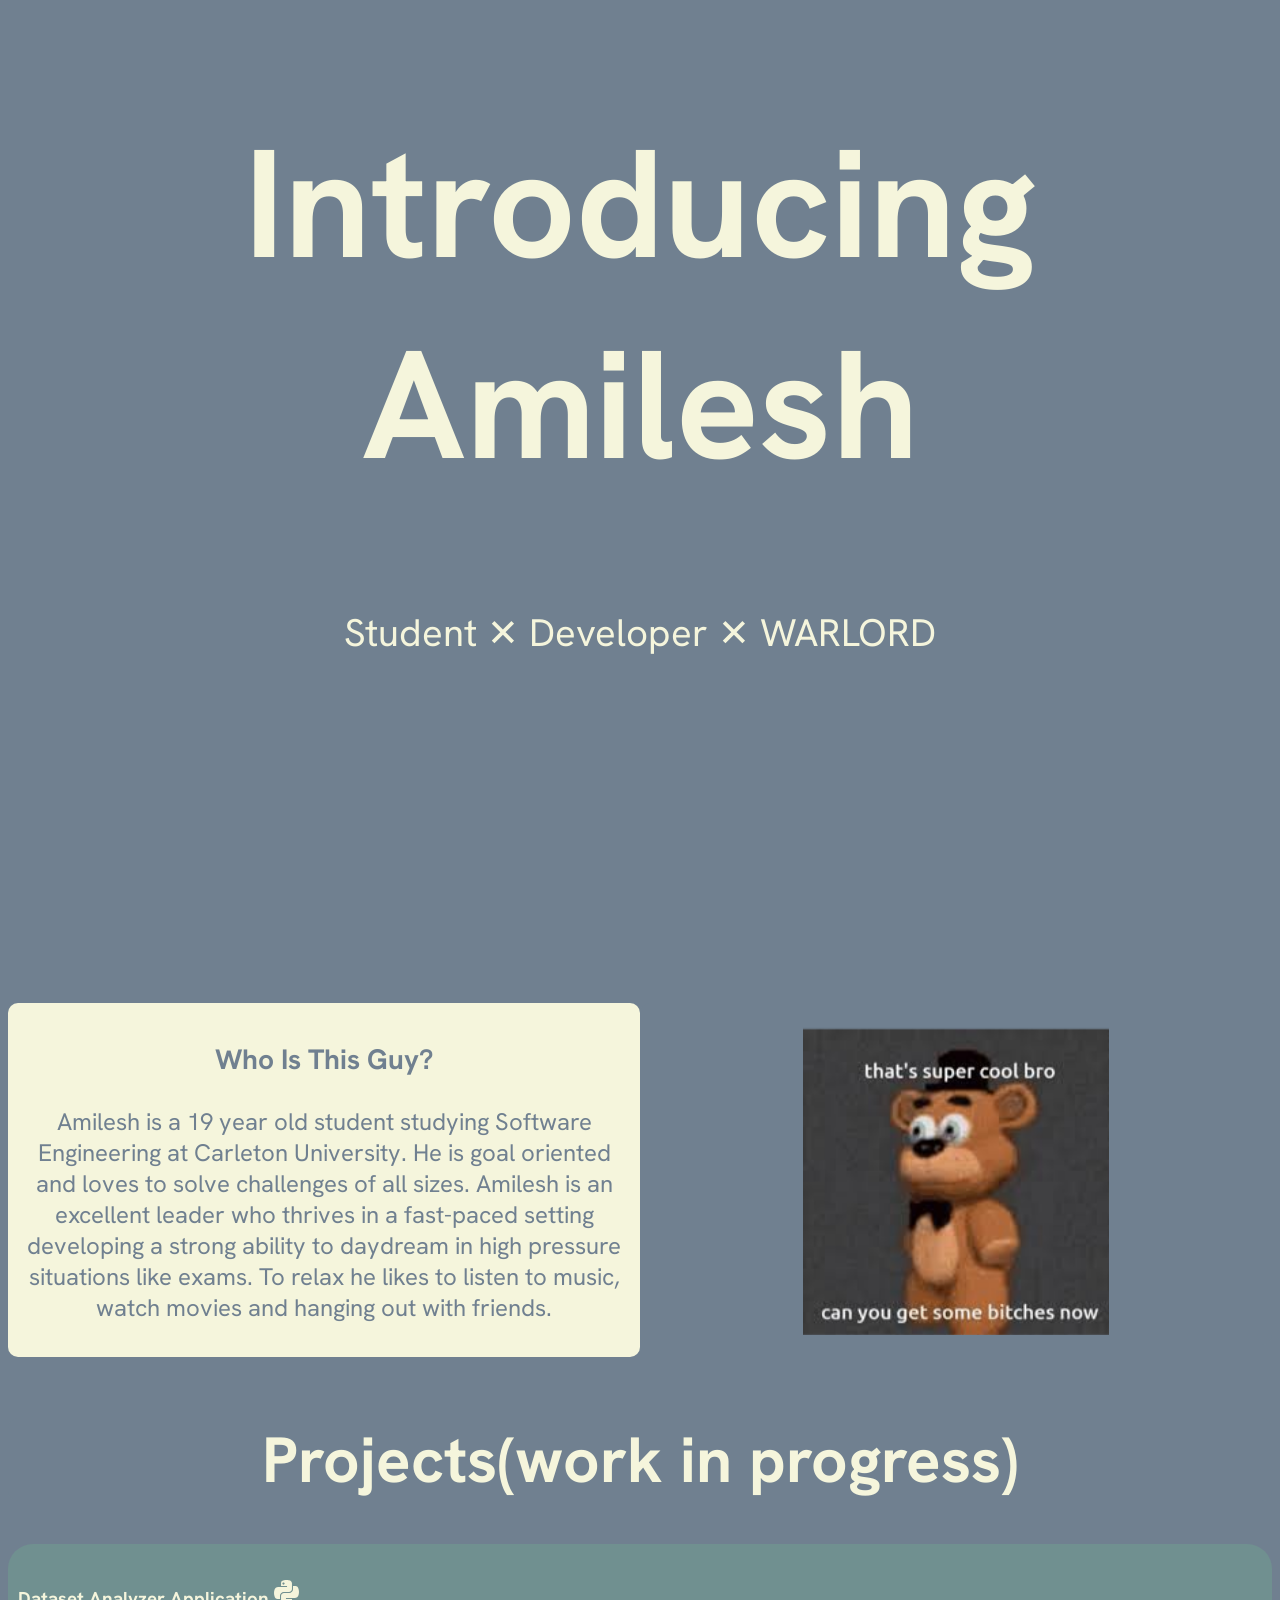
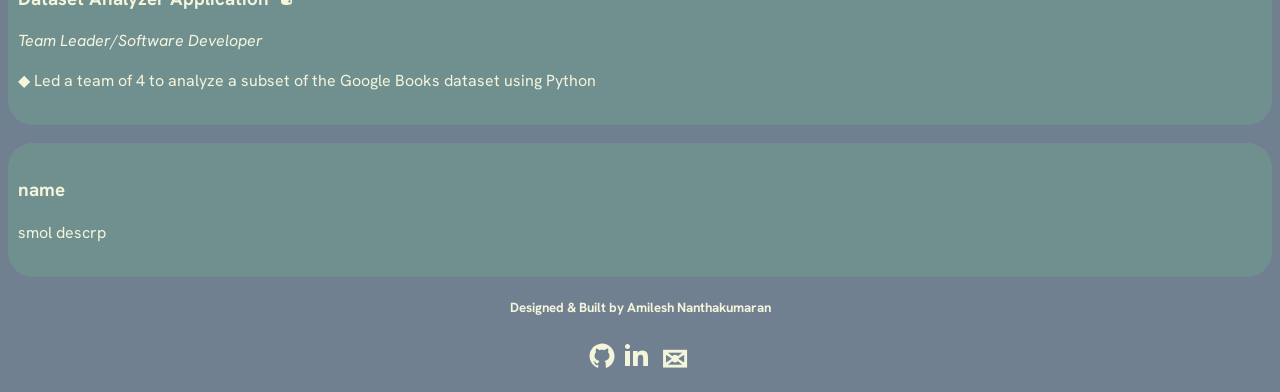
==== index.html @ abf7ad4e "Add files via upload" ====
<!DOCTYPE html>
<html lang="en">
  <head>
    <meta charset="UTF-8" />
    <meta http-equiv="X-UA-Compatible" content="IE=edge" />
    <meta name="viewport" content="width=device-width, initial-scale=1.0" />
    <link rel="shortcut icon" href="/assets/img/logoAN.png" type="image/x-icon">
    <link rel="stylesheet" href="assets/styles.css" />
    <title>Amilesh Nanthakumaran</title>
  </head>

  <body>
    <script defer src="/assets/scripts.js"></script>

   

    <div class="titlecard">
    <h1 class="animatetop">Introducing Amilesh</h1>
    <p id="tagline" class="animatebot">Student ✕ Developer ✕ WARLORD</p>
    </div>
    <div class="row">
    <div class="doublediv">
        <h3>Who Is This Guy?</h3>
        <p>Amilesh is a 19 year old student studying Software Engineering at Carleton University. He is goal oriented and loves to solve challenges of all sizes. Amilesh is an excellent leader who thrives in a fast-paced setting developing a strong ability to daydream in high pressure situations like exams. 
            To relax he likes to listen to music, watch movies and hanging out with friends.
        </p>      
    </div>
    <div class="doublediv" style="background-color:#708090;"><img src="/assets/img/cool.jpg" class="fakeclass"></div>
</div>
<br>
<div class="midcard">
    <h1>Projects(work in progress)</h1>
</div>
<div class="re1">
    <h3>Dataset Analyzer Application   <svg xmlns="http://www.w3.org/2000/svg" x="0px" y="0px"
        width="26" height="26"
        viewBox="0,0,256,256"
        style="fill:#000000;">
        <g fill="#f5f5dc" fill-rule="nonzero" stroke="none" stroke-width="1" stroke-linecap="butt" stroke-linejoin="miter" stroke-miterlimit="10" stroke-dasharray="" stroke-dashoffset="0" font-family="none" font-weight="none" font-size="none" text-anchor="none" style="mix-blend-mode: normal"><g transform="scale(9.84615,9.84615)"><path d="M12.875,1.03125c-1.01953,0.00391 -2.01953,0.10156 -2.875,0.25c-2.51953,0.44141 -2.96875,1.36328 -2.96875,3.0625v2.625h6v1.0625h-8.84375c-1.73047,0 -3.27344,1.04297 -3.75,3c-0.54687,2.24219 -0.57031,3.625 0,5.96875c0.42578,1.74219 1.45703,3 3.1875,3h2.375v-3.28125c0,-1.94531 1.69922,-3.75 3.71875,-3.75h5.25c1.65625,0 3,-1.35547 3,-3v-5.625c0,-1.59766 -1.38281,-2.79297 -3,-3.0625c-1.02344,-0.16797 -1.07422,-0.25391 -2.09375,-0.25zM9.5,3.375c0.61328,0 1.125,0.50391 1.125,1.125c0,0.61719 -0.51172,1.125 -1.125,1.125c-0.61719,0 -1.125,-0.50781 -1.125,-1.125c0,-0.62109 0.50781,-1.125 1.125,-1.125zM19,7v3.28125c0,1.94531 -1.69922,3.75 -3.71875,3.75h-5.25c-1.65625,0 -3,1.35547 -3,3v5.625c0,1.59766 1.38281,2.79688 3,3.0625c1.02344,0.16797 1.07422,0.25781 2.09375,0.25c1.01953,-0.00391 2.01953,-0.10156 2.875,-0.25c2.51953,-0.4375 2.96875,-1.36328 2.96875,-3.0625v-2.625h-6v-1.0625h8.84375c1.73047,0 3.27344,-1.04297 3.75,-3c0.54688,-2.24219 0.57031,-3.625 0,-5.96875c-0.42578,-1.74219 -1.45703,-3 -3.1875,-3zM15.5,21.375c0.61719,0 1.125,0.50781 1.125,1.125c0,0.62109 -0.50781,1.125 -1.125,1.125c-0.61328,0 -1.125,-0.50391 -1.125,-1.125c0,-0.61719 0.51172,-1.125 1.125,-1.125z"></path></g></g>
        </svg></h2>
    <p><i>Team Leader/Software Developer</i></p>
    <p> ◆ Led a team of 4 to analyze a subset of the Google Books dataset using Python </h3>
    
</div>
<br>
<div class="re1">
    <h3>name</h3>
    <p>smol descrp</p>
</div>

<footer class="footer">
    <h5>Designed & Built by Amilesh Nanthakumaran</h5>
    <a href="https://github.com/AmileshN" target="_blank"><svg xmlns="http://www.w3.org/2000/svg" x="0px" y="0px"
        width="30" height="30"
        viewBox="0,0,256,256"
        style="fill:#000000;">
        <g fill="#f5f5dc" fill-rule="nonzero" stroke="none" stroke-width="1" stroke-linecap="butt" stroke-linejoin="miter" stroke-miterlimit="10" stroke-dasharray="" stroke-dashoffset="0" font-family="none" font-weight="none" font-size="none" text-anchor="none" style="mix-blend-mode: normal"><g transform="scale(10.66667,10.66667)"><path d="M10.9,2.1c-4.6,0.5 -8.3,4.2 -8.8,8.7c-0.5,4.7 2.2,8.9 6.3,10.5c0.3,0.1 0.6,-0.1 0.6,-0.5v-1.6c0,0 -0.4,0.1 -0.9,0.1c-1.4,0 -2,-1.2 -2.1,-1.9c-0.1,-0.4 -0.3,-0.7 -0.6,-1c-0.3,-0.1 -0.4,-0.1 -0.4,-0.2c0,-0.2 0.3,-0.2 0.4,-0.2c0.6,0 1.1,0.7 1.3,1c0.5,0.8 1.1,1 1.4,1c0.4,0 0.7,-0.1 0.9,-0.2c0.1,-0.7 0.4,-1.4 1,-1.8c-2.3,-0.5 -4,-1.8 -4,-4c0,-1.1 0.5,-2.2 1.2,-3c-0.1,-0.2 -0.2,-0.7 -0.2,-1.4c0,-0.4 0,-0.9 0.2,-1.3c0,-0.2 0.2,-0.3 0.3,-0.3h0.1c0.5,0.1 1.5,0.4 2.4,1.3c0.6,-0.2 1.3,-0.3 2,-0.3c0.7,0 1.4,0.1 2,0.3c0.9,-0.9 2,-1.2 2.5,-1.3h0.1c0.2,0 0.3,0.1 0.4,0.3c0,0.4 0,0.9 0,1.3c0,0.8 -0.1,1.2 -0.2,1.4c0.7,0.8 1.2,1.8 1.2,3c0,2.2 -1.7,3.5 -4,4c0.6,0.5 1,1.4 1,2.3v2.6c0,0.3 0.3,0.6 0.7,0.5c3.7,-1.5 6.3,-5.1 6.3,-9.3c0,-6 -5.1,-10.7 -11.1,-10z"></path></g></g>
        </svg></a>
    <a href="https://www.linkedin.com/in/amilesh-nanthakumaran/" target="_blank"><svg xmlns="http://www.w3.org/2000/svg" x="0px" y="0px"
        width="30" height="30"
        viewBox="0,0,256,256"
        style="fill:#000000;">
        <g fill="#f5f5dc" fill-rule="nonzero" stroke="none" stroke-width="1" stroke-linecap="butt" stroke-linejoin="miter" stroke-miterlimit="10" stroke-dasharray="" stroke-dashoffset="0" font-family="none" font-weight="none" font-size="none" text-anchor="none" style="mix-blend-mode: normal"><g transform="scale(8.53333,8.53333)"><path d="M9,25h-5v-15h5zM6.501,8c-1.383,0 -2.501,-1.121 -2.501,-2.501c0,-1.38 1.12,-2.499 2.501,-2.499c1.378,0 2.499,1.121 2.499,2.499c0,1.38 -1.121,2.501 -2.499,2.501zM27,25h-4.807v-7.3c0,-1.741 -0.033,-3.98 -2.499,-3.98c-2.503,0 -2.888,1.896 -2.888,3.854v7.426h-4.806v-15.011h4.614v2.051h0.065c0.642,-1.18 2.211,-2.424 4.551,-2.424c4.87,0 5.77,3.109 5.77,7.151c0,0 0,8.233 0,8.233z"></path></g></g>
        </svg></a>
    <button id="btn" onclick="copyEmail()" >
        <h1 style="font-size:2rem;">✉</h1></button>
    
</footer>


    <script src="<script src="https://cdnjs.cloudflare.com/ajax/libs/gsap/3.11.4/gsap.min.js" integrity="sha512-f8mwTB+Bs8a5c46DEm7HQLcJuHMBaH/UFlcgyetMqqkvTcYg4g5VXsYR71b3qC82lZytjNYvBj2pf0VekA9/FQ==" crossorigin="anonymous" referrerpolicy="no-referrer">

    </script>
  </body>
</html>
---- assets/styles.css ----
@import url('https://fonts.googleapis.com/css2?family=Hanken+Grotesk:ital,wght@0,100;0,200;0,300;0,400;0,500;0,600;0,700;0,800;1,100;1,500&display=swap');
@viewport {
    width: device-width;
    zoom: 1;
}
*{
    box-sizing: border-box;
}

html{
    scroll-behavior: smooth;
    background-color: #708090;  
}
body::-webkit-scrollbar {
    display: none;
   
}
h1,h2,h3,h4,h5{
    font-family: 'Hanken Grotesk', sans-serif;

}
p{
    font-family: 'Hanken Grotesk', sans-serif;
    

}
#tagline{
    text-align: center;
    font-size:3vw;
}


.titlecard{
    font-size: 6vw;
    text-align:center;
    color:beige;
    text-align: center;
    background-color: #708090;
    width:100%;
    height:100vh;
    /*border-color: antiquewhite;
    border-style: dashed;  
    */
 
 
}
.midcard{
    font-size: 2em;
    color:beige;
    text-align: center;
    background-color:#708090;
    width:100%;
    border-radius: 10px;

}
.doublediv{
    font-size:1.5em;
    color:#708090;
    background-color: beige;
    float: left;
    width: 50%;
    padding: 10px;
    border-radius: 10px;
    /*border: 1px solid rgba( 255, 255, 255, 0.18 );*/
    text-align: center;
}
.row:after{
    content: "";
    display: table;
    clear: both;

}
img{
    margin-left: auto;
    margin-right: auto;
    width:50%;
    padding-top: 1rem;
    display: block;
    
    
   
}
.re1{
    font-size:medium;
    color:beige;
    background-color:#709090;
    background-image: url("https://www.transparenttextures.com/patterns/shattered-dark.png");  
    border-radius:25px;
    margin:auto;
    text-align: justify;
    line-height: 1.5em;
    padding-top: 1rem;
    padding-left: 10px;;
    padding-bottom: 1rem;
    height:100%;
    width:100%;   
    
}
.footer{
    color:beige;
    text-align: center;
}
#btn{
    background-color: #708090;
    color:beige;
    align-items: center;
    border:none;
    cursor:pointer;
    line-height: 1px;
}
.animatetop{
    -webkit-animation: fadeIn 1s ease-out both;
    -moz-animation: fadeIn 1s ease-out both;
    animation: fadeIn 1s ease-out both;   
}
@-webkit-keyframes fadeIn{
    0%{
        opacity:0;
        -webkit-transform: translateY(-80px);
    }
    100%{
        opacity: 1;
        -webkit-transform: translateY(0);
    }
}
@-moz-keyframes fadeIn{
    0%{
        opacity:0;
        -moz-transform: translateY(-80px);
    }
    100%{
        opacity: 1;
        -moz-transform: translateY(0);
    }

}
@keyframes fadeIn{
    0%{
        opacity:0;
        transform: translateY(-80px);
    }
    100%{
        opacity: 1;
        transform: translateY(0);
    }

}
.animatebot{
    -webkit-animation: fadeBot 1s ease-out both;
    -moz-animation: fadeBot 1s ease-out both;
    animation: fadeBot 1s ease-out both;   
}
@-webkit-keyframes fadeBot{
    0%{
        opacity:0;
        -webkit-transform: translateY(50px);
    }
    100%{
        opacity: 1;
        -webkit-transform: translateY(0);
    }
}
@-moz-keyframes fadeBot{
    0%{
        opacity:0;
        -moz-transform: translateY(50px);
    }
    100%{
        opacity: 1;
        -moz-transform: translateY(0);
    }

}
@keyframes fadeBot{
    0%{
        opacity:0;
        transform: translateY(50px);
    }
    100%{
        opacity: 1;
        transform: translateY(0);
    }

}
.animateleft{
    -webkit-animation: fadeLeft 1s ease-out both;
    -moz-animation: fadeLeft 1s ease-out both;
    animation: fadeLeft 1s ease-out both;   
}
@-webkit-keyframes fadeLeft{
    0%{
        opacity:0;
        transform: translateX(-80px);
    }
    100%{
        opacity: 1;
        transform: translateX(0);
    }
}
@-moz-keyframes fadeLeft{
    0%{
        opacity:0;
        transform: translateX(-80px);
    }
    100%{
        opacity: 1;
        transform: translateX(0);
    }
}
@keyframes fadeLeft{
    0%{
        opacity:0;
        transform: translateX(-80px);
    }
    100%{
        opacity: 1;
        transform: translateX(0);
    }
}
.animateright{
    -webkit-animation: fadeRight 1s ease-out both;
    -moz-animation: fadeRight 1s ease-out both;
    animation: fadeRight 1s ease-out both;   
}
@-webkit-keyframes fadeRight{
    0%{
        opacity:0;
        transform: translateX(80px);
    }
    100%{
        opacity: 1;
        transform: translateX(0);
    }
}
@-moz-keyframes fadeRight{
    0%{
        opacity:0;
        transform: translateX(80px);
    }
    100%{
        opacity: 1;
        transform: translateX(0);
    }
}
@keyframes fadeRight{
    0%{
        opacity:0;
        transform: translateX(80px);
    }
    100%{
        opacity: 1;
        transform: translateX(0);
    }
}


@media screen and (max-width:800px){
    .doublediv{
        width:100%;
    }

    #tagline{
        font-size: 5vw;       
    }
}
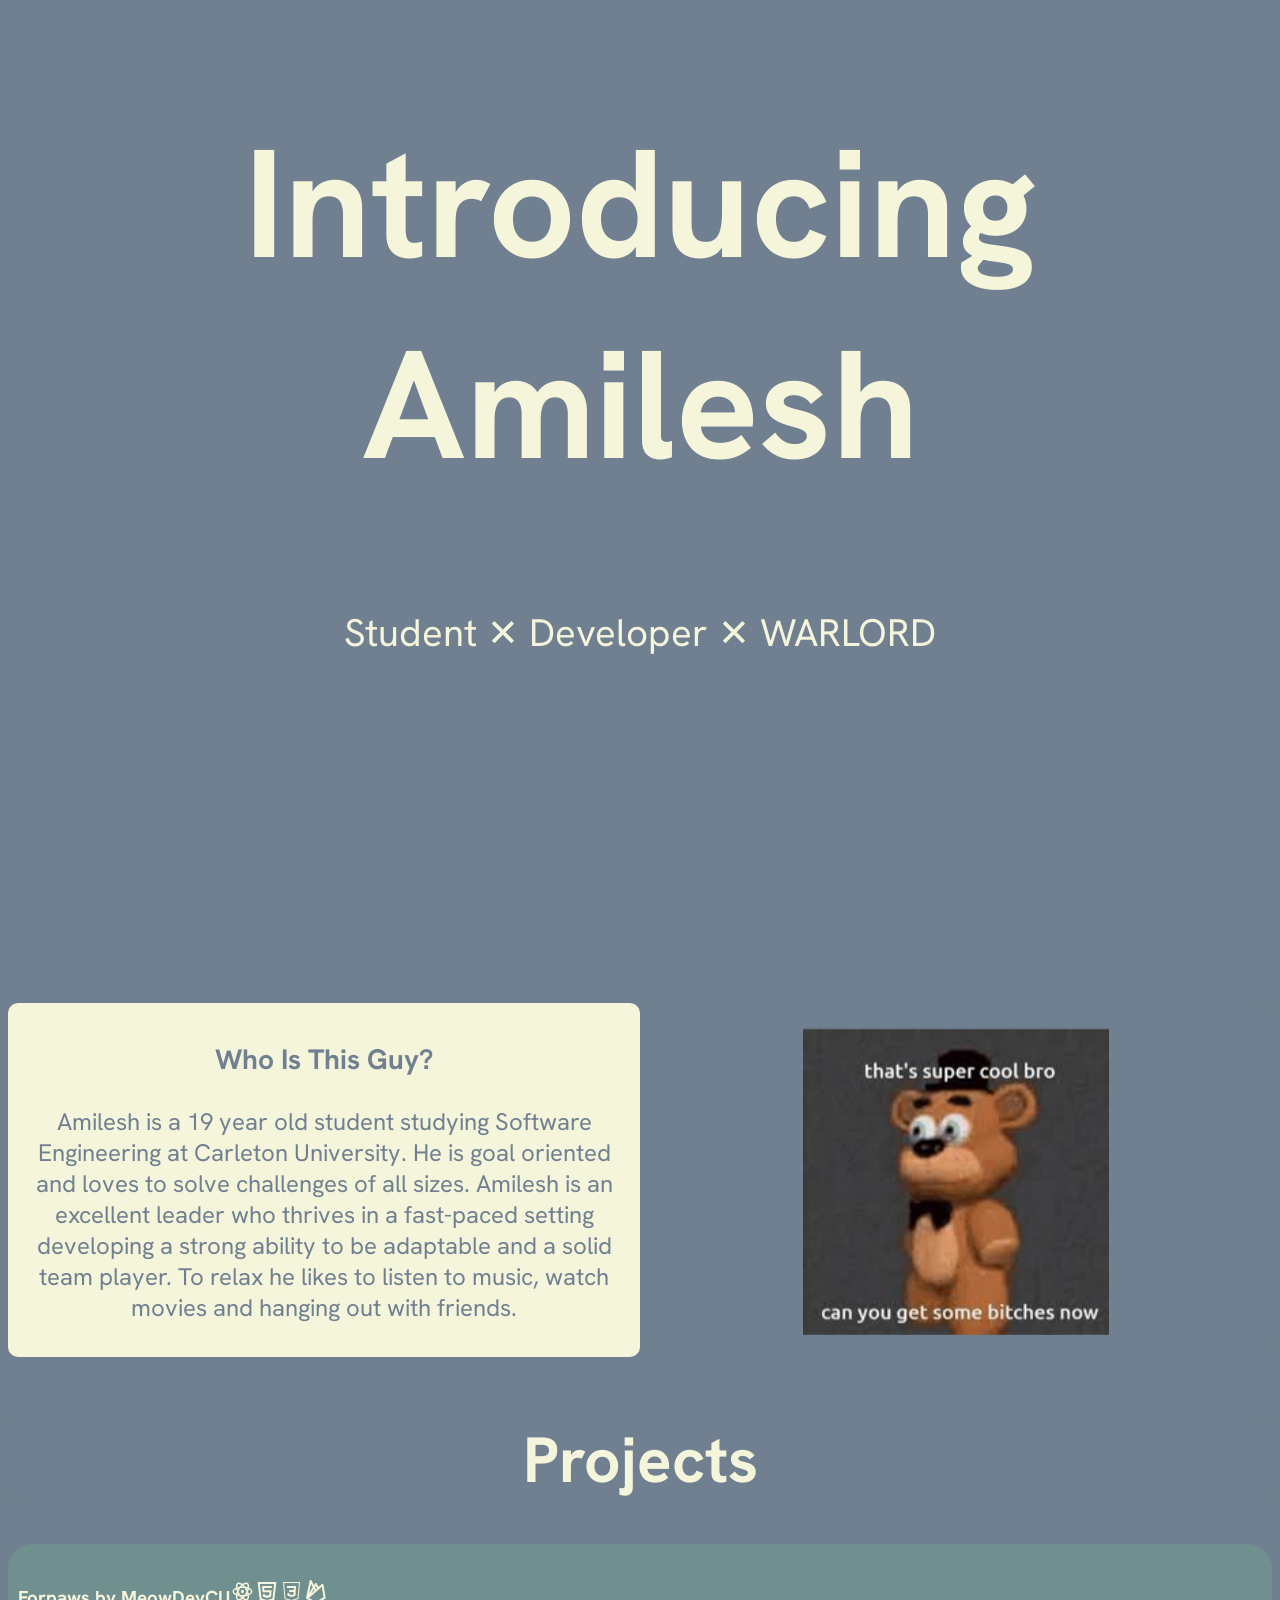
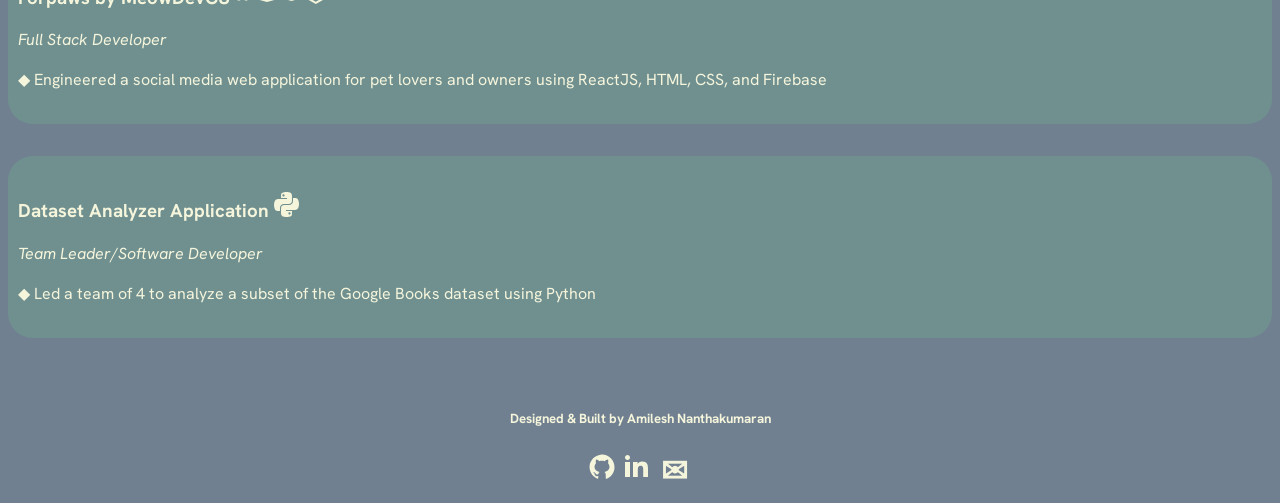
==== commit 2474c4a3: "updated projects section and about section" ====
--- a/index.html
+++ b/index.html
@@ -12,25 +12,55 @@
   <body>
     <script defer src="/assets/scripts.js"></script>
 
-   
-
     <div class="titlecard">
     <h1 class="animatetop">Introducing Amilesh</h1>
     <p id="tagline" class="animatebot">Student ✕ Developer ✕ WARLORD</p>
     </div>
+
     <div class="row">
     <div class="doublediv">
         <h3>Who Is This Guy?</h3>
-        <p>Amilesh is a 19 year old student studying Software Engineering at Carleton University. He is goal oriented and loves to solve challenges of all sizes. Amilesh is an excellent leader who thrives in a fast-paced setting developing a strong ability to daydream in high pressure situations like exams. 
+        <p>Amilesh is a 19 year old student studying Software Engineering at Carleton University. He is goal oriented and loves to solve challenges of all sizes. Amilesh is an excellent leader who thrives in a fast-paced setting developing a strong ability to be adaptable and a solid team player. 
             To relax he likes to listen to music, watch movies and hanging out with friends.
         </p>      
     </div>
     <div class="doublediv" style="background-color:#708090;"><img src="/assets/img/cool.jpg" class="fakeclass"></div>
 </div>
+
 <br>
+
 <div class="midcard">
-    <h1>Projects(work in progress)</h1>
+    <h1>Projects</h1>
 </div>
+<a href="https://github.com/MeowDevCU/forpaws" target="_blank">
+<div class="re1">
+    <h3>Forpaws by MeowDevCU<svg xmlns="http://www.w3.org/2000/svg" x="0px" y="0px"
+        width="25" height="25"
+        viewBox="0,0,256,256"
+        style="fill:#000000;">
+        <g fill="#f5f5dc" fill-rule="nonzero" stroke="none" stroke-width="1" stroke-linecap="butt" stroke-linejoin="miter" stroke-miterlimit="10" stroke-dasharray="" stroke-dashoffset="0" font-family="none" font-weight="none" font-size="none" text-anchor="none" style="mix-blend-mode: normal"><g transform="scale(8.53333,8.53333)"><path d="M10.67969,4.18164c-0.611,0 -1.17769,0.13678 -1.67969,0.42578c-1.56887,0.90579 -2.16603,3.11312 -1.84961,5.86133c-2.53769,1.10008 -4.15039,2.71992 -4.15039,4.53125c0,1.81133 1.6127,3.43117 4.15039,4.53125c-0.31626,2.7481 0.28074,4.95554 1.84961,5.86133c0.501,0.289 1.06769,0.42578 1.67969,0.42578c1.30263,0 2.80816,-0.65377 4.32031,-1.77539c1.51228,1.12162 3.01964,1.77539 4.32227,1.77539c0.611,0 1.17769,-0.13678 1.67969,-0.42578c1.56886,-0.90579 2.16602,-3.11315 1.84961,-5.86133c2.53674,-1.10007 4.14844,-2.72031 4.14844,-4.53125c0,-1.81133 -1.6127,-3.43117 -4.15039,-4.53125c0.31626,-2.7481 -0.28074,-4.95554 -1.84961,-5.86133c-0.501,-0.29 -1.06769,-0.42578 -1.67969,-0.42578c-1.30263,0 -2.80816,0.65377 -4.32031,1.77539c-1.51224,-1.12162 -3.01814,-1.77539 -4.32031,-1.77539zM10.67969,5.93164c0.78163,0 1.81527,0.41561 2.9375,1.18555c-0.65982,0.62268 -1.30604,1.33074 -1.92774,2.11914c-1.00837,0.14459 -1.95911,0.35536 -2.83984,0.61914c-0.00473,-0.06108 -0.01593,-0.12517 -0.01953,-0.18555c-0.107,-1.78 0.28392,-3.10688 1.04492,-3.54687c0.225,-0.13 0.48769,-0.19141 0.80469,-0.19141zM19.32031,5.93164c0.316,0 0.57969,0.06141 0.80469,0.19141c0.761,0.439 1.15192,1.76687 1.04492,3.54688c-0.00363,0.06038 -0.01478,0.12447 -0.01953,0.18555c-0.88129,-0.26394 -1.83272,-0.47454 -2.8418,-0.61914c-0.62169,-0.78829 -1.26598,-1.49653 -1.92578,-2.11914c1.12215,-0.76981 2.15627,-1.18555 2.9375,-1.18555zM15,8.22852c0.27108,0.24674 0.54027,0.50752 0.8125,0.79297c-0.26978,-0.00906 -0.53813,-0.02148 -0.8125,-0.02148c-0.27371,0 -0.5414,0.01247 -0.81055,0.02148c0.27199,-0.28515 0.53972,-0.54647 0.81055,-0.79297zM15,10.75c0.82869,0 1.61413,0.04632 2.35938,0.12695c0.45449,0.61774 0.9024,1.27086 1.32227,1.99805c0.40243,0.69703 0.7583,1.41049 1.07227,2.125c-0.31401,0.71494 -0.66959,1.4295 -1.07227,2.12695c-0.41856,0.72509 -0.86536,1.374 -1.31836,1.99023c-0.77157,0.08442 -1.56306,0.13281 -2.36328,0.13281c-0.82869,0 -1.61413,-0.04632 -2.35937,-0.12695c-0.45449,-0.61774 -0.9024,-1.26891 -1.32227,-1.99609c-0.40267,-0.69745 -0.75816,-1.41201 -1.07226,-2.12695c0.31388,-0.71451 0.66983,-1.42797 1.07226,-2.125c0.41872,-0.72509 0.86525,-1.37595 1.31836,-1.99219c0.77157,-0.08442 1.56306,-0.13281 2.36328,-0.13281zM19.74609,11.29102c0.39675,0.09579 0.77816,0.19919 1.13672,0.31445c-0.08123,0.36705 -0.18058,0.74114 -0.29297,1.11914c-0.12868,-0.24147 -0.25347,-0.48371 -0.39258,-0.72461c-0.14313,-0.2478 -0.30202,-0.47044 -0.45117,-0.70898zM10.25195,11.29297c-0.14865,0.23781 -0.30655,0.46002 -0.44922,0.70703c-0.13907,0.24094 -0.26394,0.48311 -0.39258,0.72461c-0.11265,-0.37878 -0.21361,-0.75331 -0.29492,-1.12109c0.36514,-0.11537 0.7456,-0.21753 1.13672,-0.31055zM7.46875,12.24609c0.2107,0.88962 0.50298,1.81182 0.87891,2.75195c-0.37513,0.9379 -0.66618,1.85841 -0.87695,2.74609c-1.74147,-0.84094 -2.7207,-1.88777 -2.7207,-2.74414c0,-0.879 0.95188,-1.88073 2.54688,-2.67773c0.05444,-0.02724 0.11625,-0.04957 0.17188,-0.07617zM22.5293,12.25586c1.74147,0.84094 2.7207,1.88777 2.7207,2.74414c0,0.879 -0.95188,1.88073 -2.54687,2.67773c-0.05444,0.02723 -0.11625,0.04957 -0.17187,0.07617c-0.21082,-0.89014 -0.50071,-1.81321 -0.87695,-2.75391c0.37468,-0.93709 0.66441,-1.8572 0.875,-2.74414zM15,13c-1.105,0 -2,0.895 -2,2c0,1.105 0.895,2 2,2c1.105,0 2,-0.895 2,-2c0,-1.105 -0.895,-2 -2,-2zM9.41016,17.27539c0.12872,0.24156 0.25537,0.48362 0.39453,0.72461c0.14297,0.24762 0.30023,0.47061 0.44922,0.70898c-0.39675,-0.09579 -0.77816,-0.19919 -1.13672,-0.31445c0.08129,-0.36728 0.18048,-0.7409 0.29297,-1.11914zM20.58984,17.27734c0.11252,0.37842 0.21367,0.75171 0.29492,1.11914c-0.36514,0.11537 -0.7456,0.21753 -1.13672,0.31055c0.14865,-0.23781 0.30655,-0.46002 0.44922,-0.70703c0.13878,-0.24044 0.26418,-0.48166 0.39258,-0.72266zM8.84961,20.14453c0.88129,0.26394 1.83272,0.47454 2.8418,0.61914c0.62188,0.78867 1.26568,1.49826 1.92578,2.12109c-1.12215,0.76972 -2.15592,1.18555 -2.9375,1.18555c-0.316,0 -0.57969,-0.06336 -0.80469,-0.19336c-0.761,-0.439 -1.15192,-1.76492 -1.04492,-3.54492c0.00366,-0.06101 0.01472,-0.12578 0.01953,-0.1875zM21.15039,20.14453c0.00479,0.06172 0.01589,0.12649 0.01953,0.1875c0.107,1.78 -0.28392,3.10492 -1.04492,3.54492c-0.225,0.13 -0.48769,0.19336 -0.80469,0.19336c-0.78158,0 -1.81535,-0.4157 -2.9375,-1.18555c0.66015,-0.6229 1.30573,-1.33231 1.92773,-2.12109c1.00837,-0.14459 1.95911,-0.35536 2.83984,-0.61914zM14.1875,20.97852c0.26978,0.00906 0.53813,0.02148 0.8125,0.02148c0.27437,0 0.54272,-0.01242 0.8125,-0.02148c-0.27223,0.28545 -0.54142,0.54625 -0.8125,0.79297c-0.27108,-0.24674 -0.54027,-0.50752 -0.8125,-0.79297z"></path></g></g>
+        </svg><svg xmlns="http://www.w3.org/2000/svg" x="0px" y="0px"
+        width="24" height="24"
+        viewBox="0,0,256,256"
+        style="fill:#000000;">
+        <g fill="#f5f5dc" fill-rule="nonzero" stroke="none" stroke-width="1" stroke-linecap="butt" stroke-linejoin="miter" stroke-miterlimit="10" stroke-dasharray="" stroke-dashoffset="0" font-family="none" font-weight="none" font-size="none" text-anchor="none" style="mix-blend-mode: normal"><g transform="scale(10.66667,10.66667)"><path d="M2.62891,2l2.08203,18l7.28711,2l7.28906,-2l2.08203,-18zM4.87109,4h14.25586l-1.66992,14.42969l-5.45703,1.49609l-5.45703,-1.49609zM7.00781,6l0.53711,6.33789h6.93555l-0.23633,2.75391l-2.2207,0.5l-2.26172,-0.49805l-0.08594,-1.01953h-1.98242l0.2207,2.62305l4.04688,1.28906l0.04101,0.01367l4.0918,-1.30273l0.54688,-6.43555h-7.28906l-0.18164,-2.17969h7.6543l0.17969,-2.08203z"></path></g></g>
+        </svg><svg xmlns="http://www.w3.org/2000/svg" x="0px" y="0px"
+        width="25" height="25"
+        viewBox="0,0,256,256"
+        style="fill:#000000;">
+        <g fill="#f5f5dc" fill-rule="evenodd" stroke="none" stroke-width="1" stroke-linecap="butt" stroke-linejoin="miter" stroke-miterlimit="10" stroke-dasharray="" stroke-dashoffset="0" font-family="none" font-weight="none" font-size="none" text-anchor="none" style="mix-blend-mode: normal"><g transform="scale(5.12,5.12)"><path d="M39,40l-14,4l-14,-4l-3,-34h34c-1,11.33203 -2,22.66797 -3,34zM39.81641,8h-29.63281l2.6875,30.45313l12.12891,3.46875l12.12891,-3.46875zM16.80078,28h4l0.09766,2.5l4.10156,1.39844l4.10156,-1.39844l0.29688,-4.5h-8.79687l-0.20312,-4h9.20313l0.29688,-4h-13.79687l-0.30078,-4h18.30078l-0.5,8l-0.70312,11.5l-7.89844,2.60156l-7.89844,-2.60156z"></path></g></g>
+        </svg><svg xmlns="http://www.w3.org/2000/svg" x="0px" y="0px"
+        width="24" height="24"
+        viewBox="0,0,256,256"
+        style="fill:#000000;">
+        <g fill="#f5f5dc" fill-rule="nonzero" stroke="none" stroke-width="1" stroke-linecap="butt" stroke-linejoin="miter" stroke-miterlimit="10" stroke-dasharray="" stroke-dashoffset="0" font-family="none" font-weight="none" font-size="none" text-anchor="none" style="mix-blend-mode: normal"><g transform="scale(10.66667,10.66667)"><path d="M21.612,17.714l-2.125,-13c-0.059,-0.358 -0.307,-0.657 -0.649,-0.78c-0.342,-0.121 -0.724,-0.05 -0.997,0.189l-3.247,2.845l-1.829,-3.551c-0.166,-0.321 -0.492,-0.528 -0.853,-0.541c-0.362,-0.013 -0.701,0.169 -0.89,0.478l-1.092,1.786l-2.338,-4.619c-0.191,-0.377 -0.603,-0.585 -1.019,-0.54c-0.42,0.054 -0.76,0.366 -0.85,0.78l-3.7,17.026c-0.117,0.539 0.225,1.072 0.765,1.189c0.027,0.006 0.054,0.005 0.081,0.009c0.003,0.001 0.004,0.004 0.007,0.005l8.455,4.875c0.154,0.09 0.326,0.135 0.499,0.135c0.174,0 0.348,-0.045 0.503,-0.136l8.795,-5.125c0.358,-0.209 0.551,-0.616 0.484,-1.025zM11.801,5.915l1.242,2.411l-1.039,0.91l-1.012,-1.998zM10.451,10.597l-3.244,2.842l2.56,-4.193zM7.079,3.937l1.626,3.211l-3.607,5.907zM11.827,21.844l-6.742,-3.887l7.357,-6.446c0.007,-0.008 0.016,-0.012 0.023,-0.02l5.339,-4.677l1.724,10.543z"></path></g></g>
+        </svg></h3>
+    <p><i>Full Stack Developer</i></p>
+    <p>◆ Engineered a social media web application for pet lovers and owners using ReactJS, HTML, CSS, and Firebase </p>
+</div>
+</a>
+
+<a href="https://github.com/AmileshN/Dataset-Analyzer-Application" target="_blank">
 <div class="re1">
     <h3>Dataset Analyzer Application   <svg xmlns="http://www.w3.org/2000/svg" x="0px" y="0px"
         width="26" height="26"
@@ -39,14 +69,13 @@
         <g fill="#f5f5dc" fill-rule="nonzero" stroke="none" stroke-width="1" stroke-linecap="butt" stroke-linejoin="miter" stroke-miterlimit="10" stroke-dasharray="" stroke-dashoffset="0" font-family="none" font-weight="none" font-size="none" text-anchor="none" style="mix-blend-mode: normal"><g transform="scale(9.84615,9.84615)"><path d="M12.875,1.03125c-1.01953,0.00391 -2.01953,0.10156 -2.875,0.25c-2.51953,0.44141 -2.96875,1.36328 -2.96875,3.0625v2.625h6v1.0625h-8.84375c-1.73047,0 -3.27344,1.04297 -3.75,3c-0.54687,2.24219 -0.57031,3.625 0,5.96875c0.42578,1.74219 1.45703,3 3.1875,3h2.375v-3.28125c0,-1.94531 1.69922,-3.75 3.71875,-3.75h5.25c1.65625,0 3,-1.35547 3,-3v-5.625c0,-1.59766 -1.38281,-2.79297 -3,-3.0625c-1.02344,-0.16797 -1.07422,-0.25391 -2.09375,-0.25zM9.5,3.375c0.61328,0 1.125,0.50391 1.125,1.125c0,0.61719 -0.51172,1.125 -1.125,1.125c-0.61719,0 -1.125,-0.50781 -1.125,-1.125c0,-0.62109 0.50781,-1.125 1.125,-1.125zM19,7v3.28125c0,1.94531 -1.69922,3.75 -3.71875,3.75h-5.25c-1.65625,0 -3,1.35547 -3,3v5.625c0,1.59766 1.38281,2.79688 3,3.0625c1.02344,0.16797 1.07422,0.25781 2.09375,0.25c1.01953,-0.00391 2.01953,-0.10156 2.875,-0.25c2.51953,-0.4375 2.96875,-1.36328 2.96875,-3.0625v-2.625h-6v-1.0625h8.84375c1.73047,0 3.27344,-1.04297 3.75,-3c0.54688,-2.24219 0.57031,-3.625 0,-5.96875c-0.42578,-1.74219 -1.45703,-3 -3.1875,-3zM15.5,21.375c0.61719,0 1.125,0.50781 1.125,1.125c0,0.62109 -0.50781,1.125 -1.125,1.125c-0.61328,0 -1.125,-0.50391 -1.125,-1.125c0,-0.61719 0.51172,-1.125 1.125,-1.125z"></path></g></g>
         </svg></h2>
     <p><i>Team Leader/Software Developer</i></p>
-    <p> ◆ Led a team of 4 to analyze a subset of the Google Books dataset using Python </h3>
-    
+    <p> ◆ Led a team of 4 to analyze a subset of the Google Books dataset using Python </h3> 
 </div>
+</a>
+
 <br>
-<div class="re1">
-    <h3>name</h3>
-    <p>smol descrp</p>
-</div>
+
+
 
 <footer class="footer">
     <h5>Designed & Built by Amilesh Nanthakumaran</h5>
@@ -68,8 +97,5 @@
 </footer>
 
 
-    <script src="<script src="https://cdnjs.cloudflare.com/ajax/libs/gsap/3.11.4/gsap.min.js" integrity="sha512-f8mwTB+Bs8a5c46DEm7HQLcJuHMBaH/UFlcgyetMqqkvTcYg4g5VXsYR71b3qC82lZytjNYvBj2pf0VekA9/FQ==" crossorigin="anonymous" referrerpolicy="no-referrer">
-
-    </script>
   </body>
 </html>
--- a/assets/styles.css
+++ b/assets/styles.css
@@ -92,10 +92,20 @@
     padding-top: 1rem;
     padding-left: 10px;;
     padding-bottom: 1rem;
+    margin-bottom: 2rem;
     height:100%;
-    width:100%;   
-    
-}
+    width:100%; 
+    text-decoration: none;
+    cursor: pointer;
+    
+}
+a:link{
+    text-decoration: none;
+}
+a:visited{
+    text-decoration: none;
+}
+
 .footer{
     color:beige;
     text-align: center;
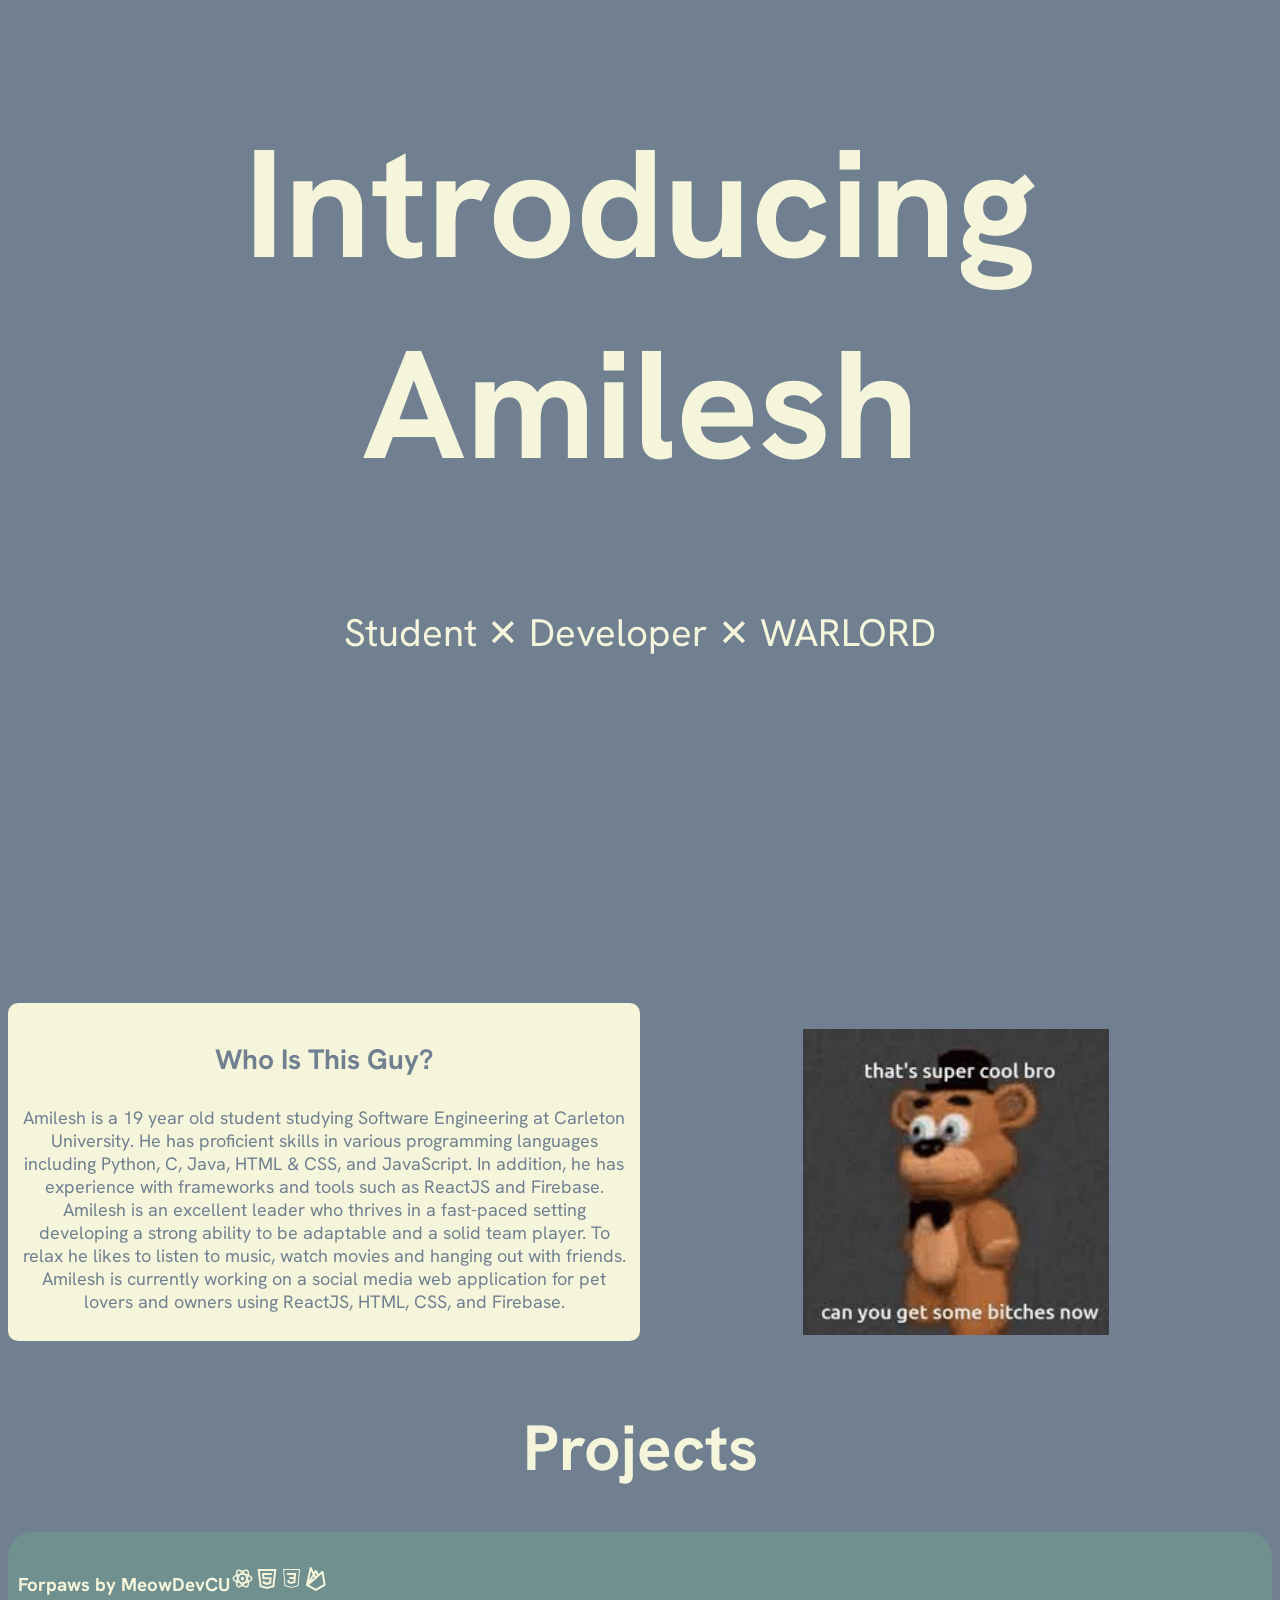
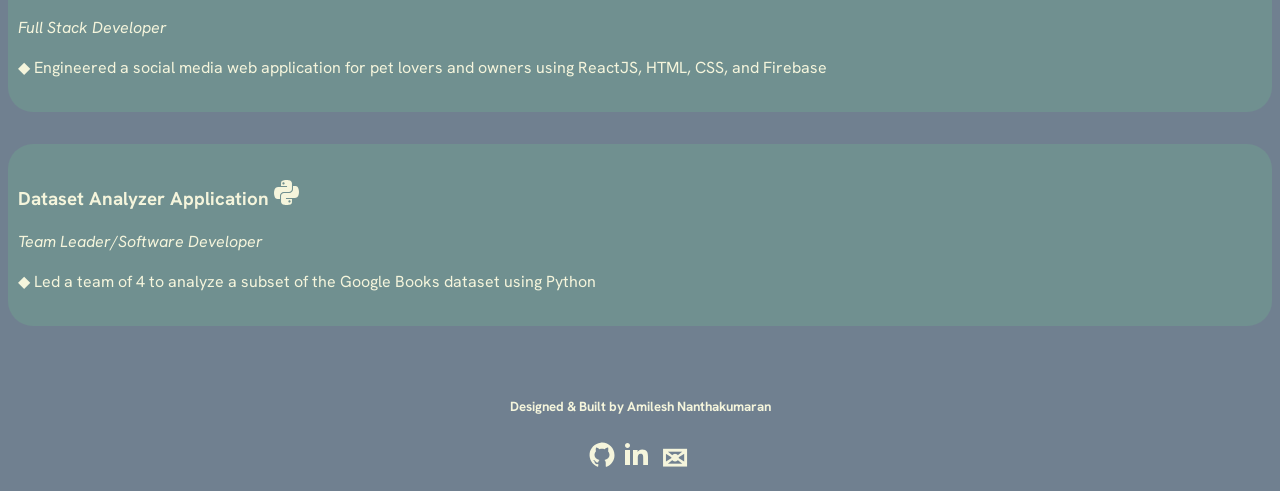
==== commit 310ad87b: "made changes to about section and small modifications to projects" ====
--- a/index.html
+++ b/index.html
@@ -20,11 +20,11 @@
     <div class="row">
     <div class="doublediv">
         <h3>Who Is This Guy?</h3>
-        <p>Amilesh is a 19 year old student studying Software Engineering at Carleton University. He is goal oriented and loves to solve challenges of all sizes. Amilesh is an excellent leader who thrives in a fast-paced setting developing a strong ability to be adaptable and a solid team player. 
-            To relax he likes to listen to music, watch movies and hanging out with friends.
+        <p style="font-size:large;">Amilesh is a 19 year old student studying Software Engineering at Carleton University. He has proficient skills in various programming languages including Python, C, Java, HTML & CSS, and JavaScript. In addition, he has experience with frameworks and tools such as ReactJS and Firebase. Amilesh is an excellent leader who thrives in a fast-paced setting developing a strong ability to be adaptable and a solid team player. 
+            To relax he likes to listen to music, watch movies and hanging out with friends. Amilesh is currently working on a social media web application for pet lovers and owners using ReactJS, HTML, CSS, and Firebase.
         </p>      
     </div>
-    <div class="doublediv" style="background-color:#708090;"><img src="/assets/img/cool.jpg" class="fakeclass"></div>
+    <div class="doublediv" style="background-color:#708090;"><img src="/assets/img/cool.jpg" ></div>
 </div>
 
 <br>
@@ -61,7 +61,7 @@
 </a>
 
 <a href="https://github.com/AmileshN/Dataset-Analyzer-Application" target="_blank">
-<div class="re1">
+<div class="re1" style="background-image: url(https://www.transparenttextures.com/patterns/cubes.png)">
     <h3>Dataset Analyzer Application   <svg xmlns="http://www.w3.org/2000/svg" x="0px" y="0px"
         width="26" height="26"
         viewBox="0,0,256,256"
--- a/assets/styles.css
+++ b/assets/styles.css
@@ -84,7 +84,7 @@
     font-size:medium;
     color:beige;
     background-color:#709090;
-    background-image: url("https://www.transparenttextures.com/patterns/shattered-dark.png");  
+    background-image: url("https://www.transparenttextures.com/patterns/shattered-dark.png"); 
     border-radius:25px;
     margin:auto;
     text-align: justify;
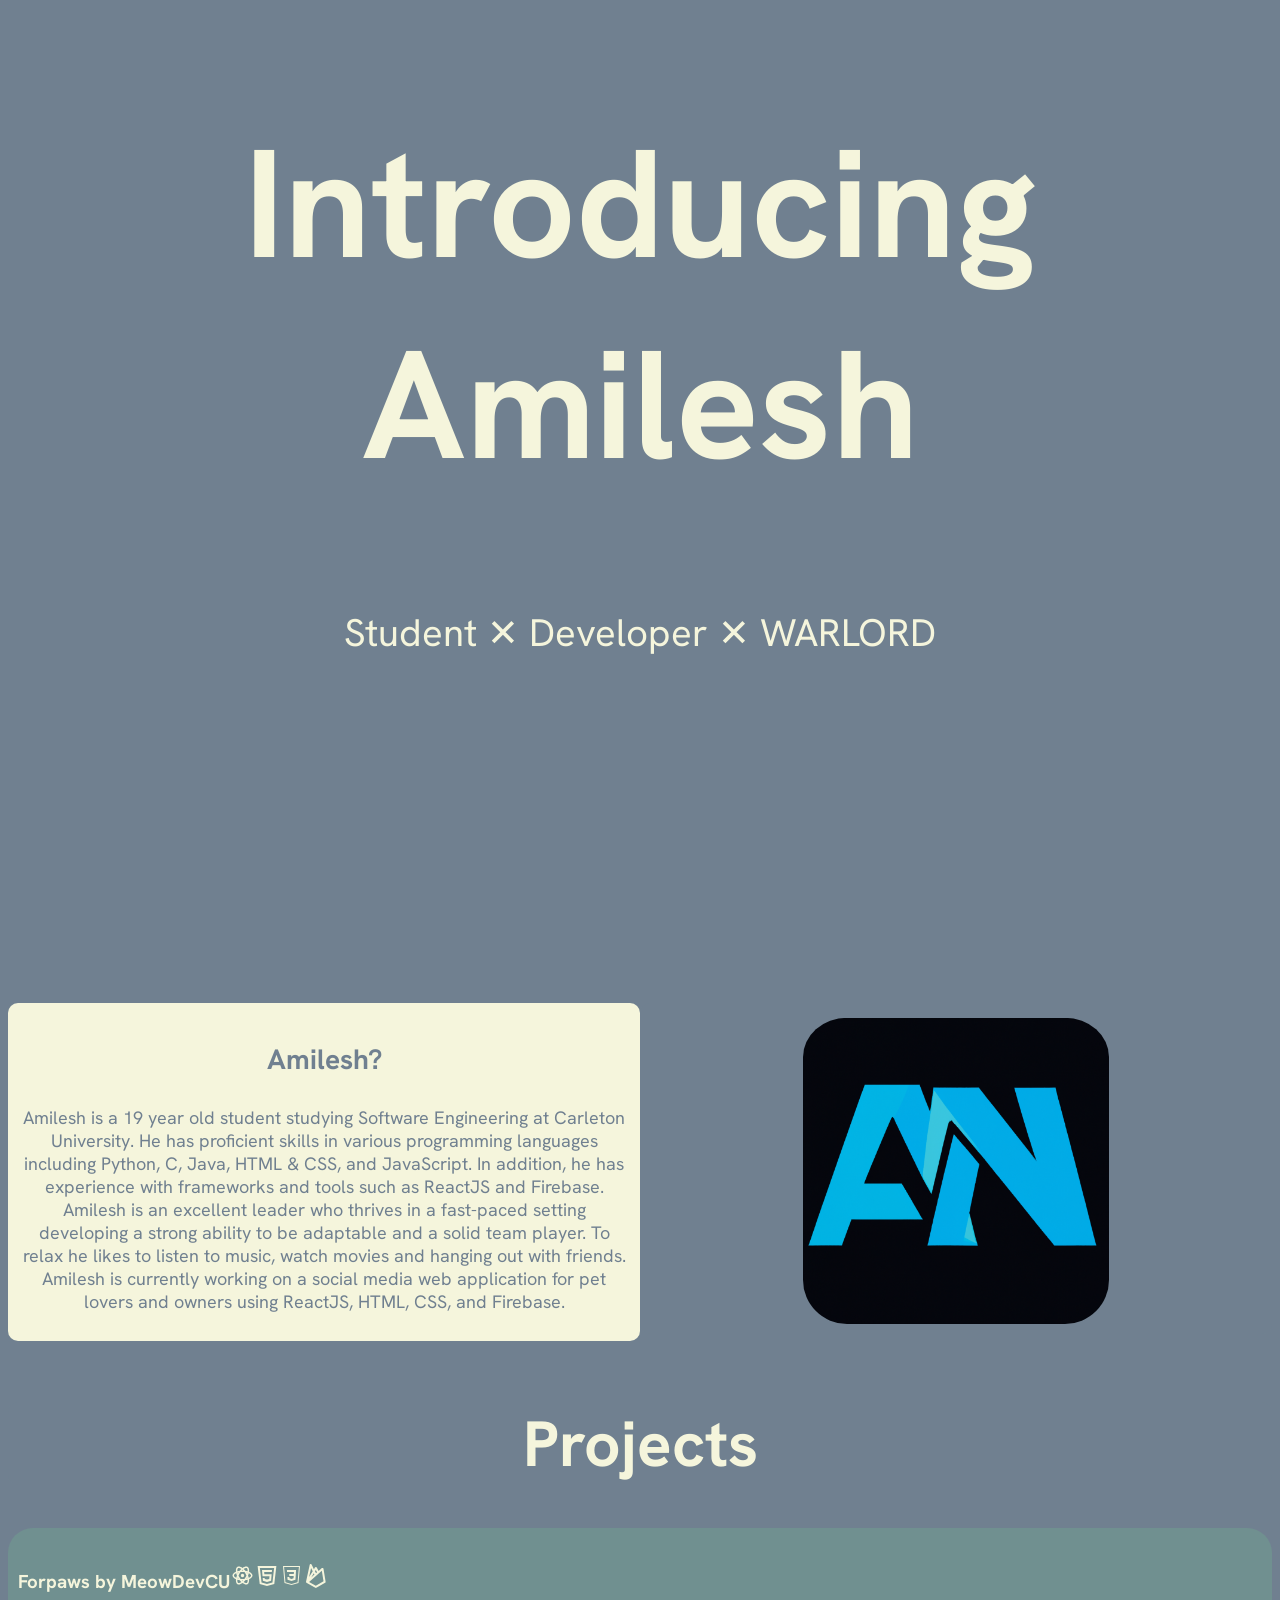
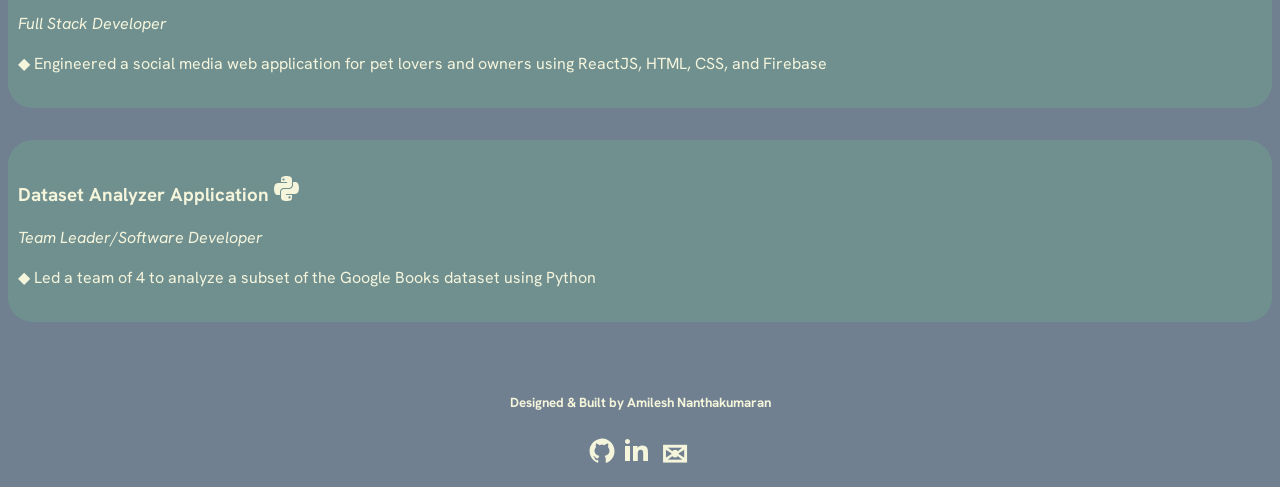
==== commit 1acd43f0: "changed the about section image" ====
--- a/index.html
+++ b/index.html
@@ -19,12 +19,12 @@
 
     <div class="row">
     <div class="doublediv">
-        <h3>Who Is This Guy?</h3>
+        <h3>Amilesh?</h3>
         <p style="font-size:large;">Amilesh is a 19 year old student studying Software Engineering at Carleton University. He has proficient skills in various programming languages including Python, C, Java, HTML & CSS, and JavaScript. In addition, he has experience with frameworks and tools such as ReactJS and Firebase. Amilesh is an excellent leader who thrives in a fast-paced setting developing a strong ability to be adaptable and a solid team player. 
             To relax he likes to listen to music, watch movies and hanging out with friends. Amilesh is currently working on a social media web application for pet lovers and owners using ReactJS, HTML, CSS, and Firebase.
         </p>      
     </div>
-    <div class="doublediv" style="background-color:#708090;"><img src="/assets/img/cool.jpg" ></div>
+    <div class="doublediv" style="background-color:#708090;"><img class="fakeclass" src="/assets/img/logoAN.png" ></div>
 </div>
 
 <br>
--- a/assets/styles.css
+++ b/assets/styles.css
@@ -74,8 +74,9 @@
     margin-left: auto;
     margin-right: auto;
     width:50%;
-    padding-top: 1rem;
+    padding-top: 0.3rem;
     display: block;
+    border-radius: 44px;
     
     
    
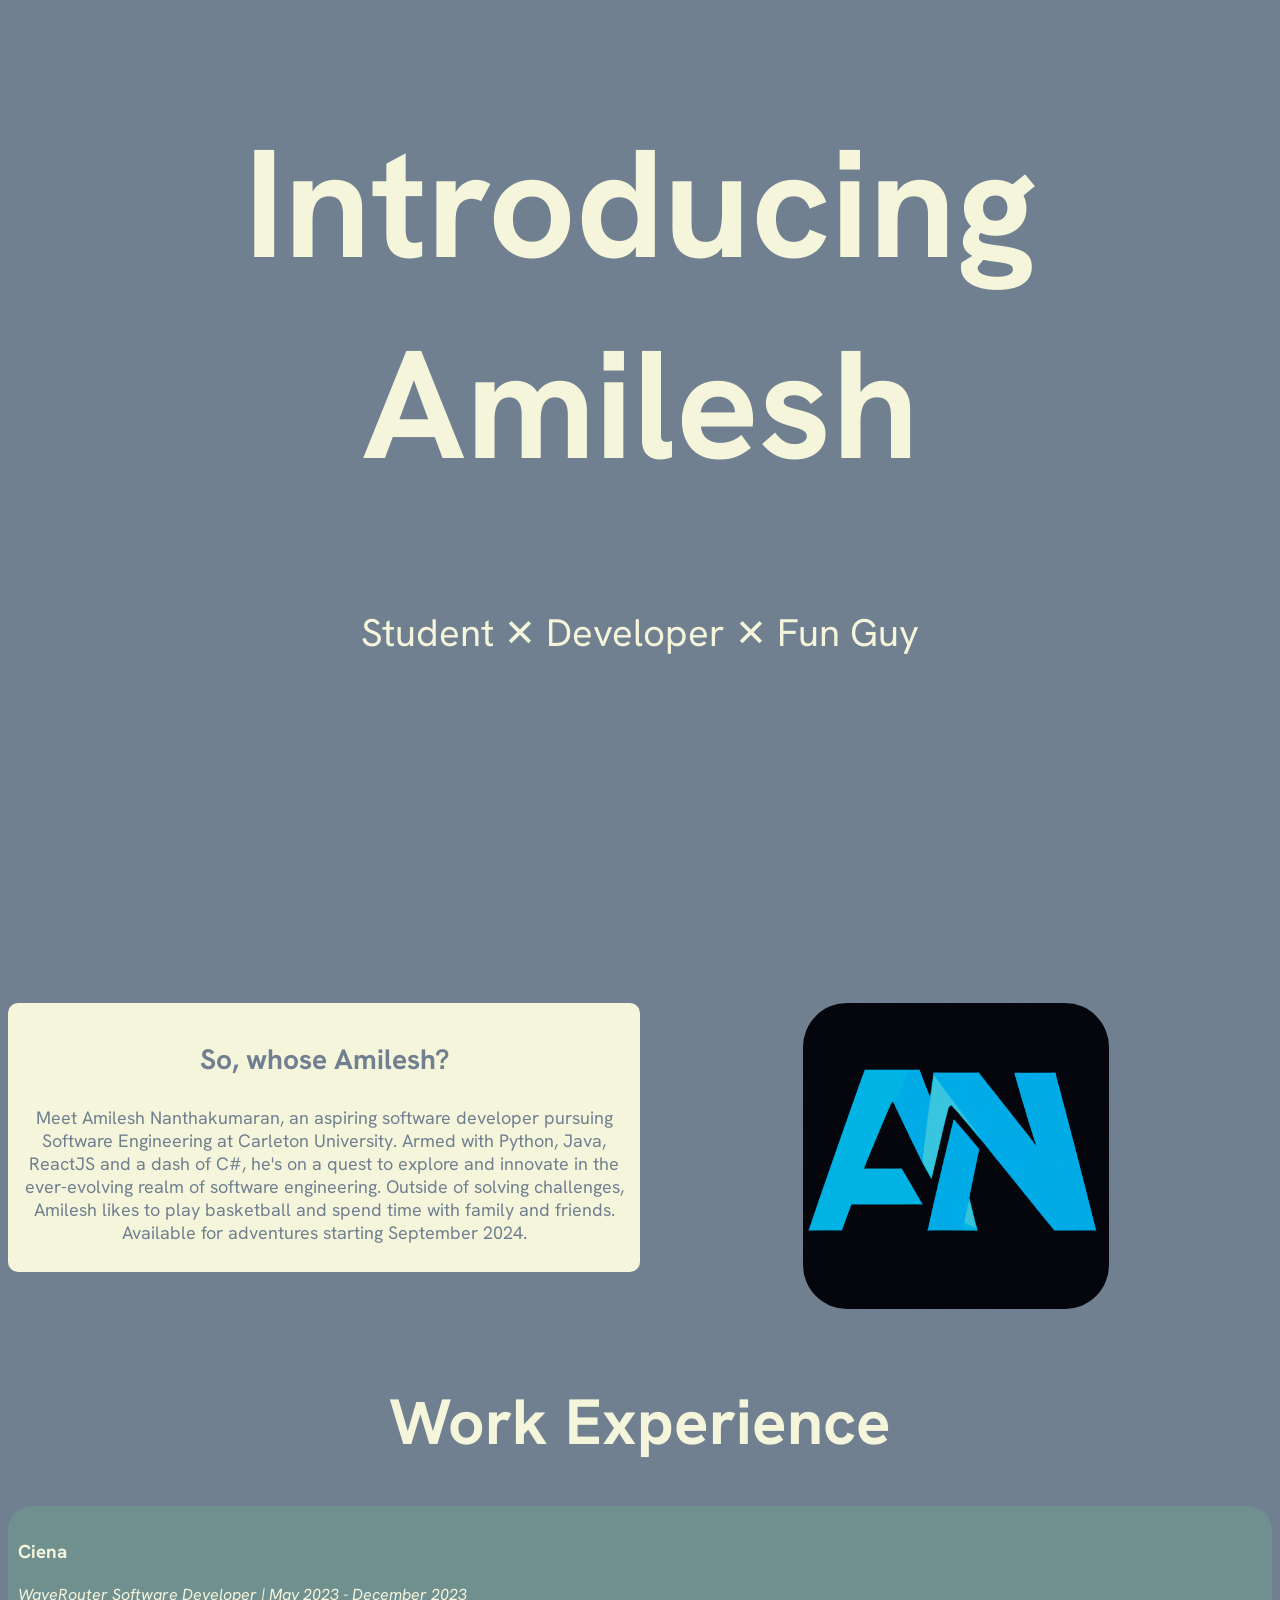
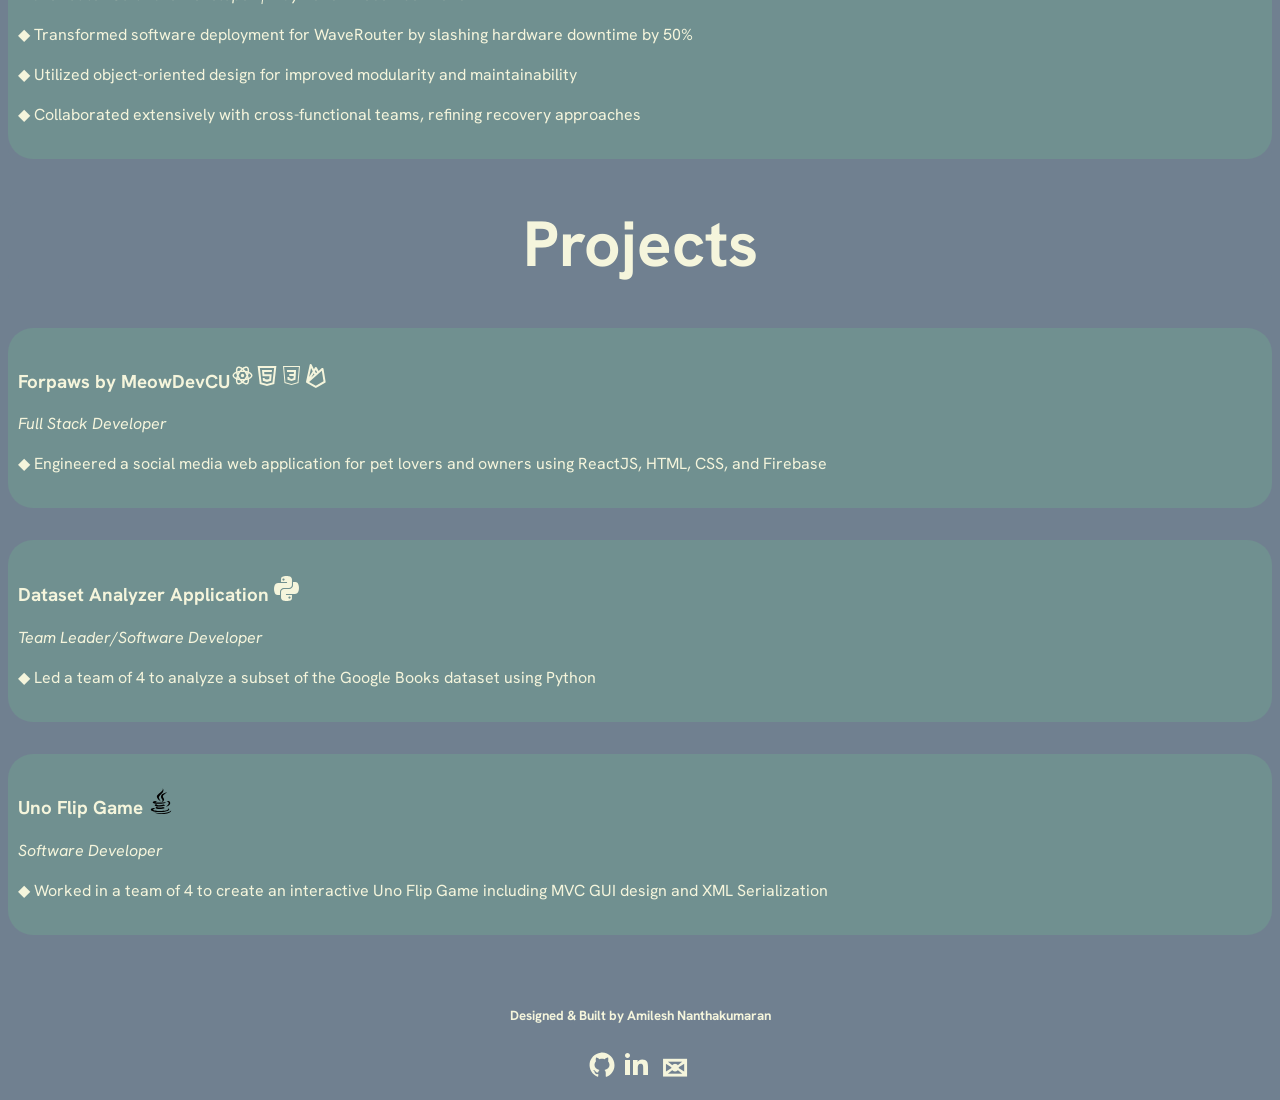
==== commit 41060e38: "Updated website about me and added work experiences" ====
--- a/index.html
+++ b/index.html
@@ -4,6 +4,9 @@
     <meta charset="UTF-8" />
     <meta http-equiv="X-UA-Compatible" content="IE=edge" />
     <meta name="viewport" content="width=device-width, initial-scale=1.0" />
+    <meta http-equiv='cache-control' content='no-cache'> 
+    <meta http-equiv='expires' content='0'> 
+    <meta http-equiv='pragma' content='no-cache'>
     <link rel="shortcut icon" href="/assets/img/logoAN.png" type="image/x-icon">
     <link rel="stylesheet" href="assets/styles.css" />
     <title>Amilesh Nanthakumaran</title>
@@ -14,21 +17,37 @@
 
     <div class="titlecard">
     <h1 class="animatetop">Introducing Amilesh</h1>
-    <p id="tagline" class="animatebot">Student ✕ Developer ✕ WARLORD</p>
+    <p id="tagline" class="animatebot">Student ✕ Developer ✕ Fun Guy</p>
     </div>
 
     <div class="row">
     <div class="doublediv">
-        <h3>Amilesh?</h3>
-        <p style="font-size:large;">Amilesh is a 19 year old student studying Software Engineering at Carleton University. He has proficient skills in various programming languages including Python, C, Java, HTML & CSS, and JavaScript. In addition, he has experience with frameworks and tools such as ReactJS and Firebase. Amilesh is an excellent leader who thrives in a fast-paced setting developing a strong ability to be adaptable and a solid team player. 
-            To relax he likes to listen to music, watch movies and hanging out with friends. Amilesh is currently working on a social media web application for pet lovers and owners using ReactJS, HTML, CSS, and Firebase.
-        </p>      
+        <h3>So, whose Amilesh?</h3>
+        <p style="font-size:large;">
+            Meet Amilesh Nanthakumaran, an aspiring software developer pursuing Software Engineering at Carleton University. 
+            Armed with Python, Java, ReactJS and a dash of C#, he's on a quest to explore and innovate in the ever-evolving realm of software engineering.  
+            Outside of solving challenges, Amilesh likes to play basketball and spend time with family and friends.
+            Available for adventures starting September 2024.
+            </p>      
     </div>
     <div class="doublediv" style="background-color:#708090;"><img class="fakeclass" src="/assets/img/logoAN.png" ></div>
 </div>
 
-<br>
+<br/>
 
+<div class="midcard">
+    <h1>Work Experience</h1>
+    <a href="https://www.ciena.com/products/waverouter" target="_blank"></a>
+        <div class="re1" style="background-image: url(https://www.transparenttextures.com/patterns/noise-pattern-with-subtle-cross-lines.png);">
+            <h3>Ciena</h3>
+            <p><i>WaveRouter Software Developer | May 2023 - December 2023</i></p>
+            <p>◆ Transformed software deployment for WaveRouter by slashing hardware downtime by 50% </p>
+            <p>◆ Utilized object-oriented design for improved modularity and maintainability</p>
+            <p>◆ Collaborated extensively with cross-functional teams, refining recovery approaches</p>
+        </div>
+        </a>
+
+</div>
 <div class="midcard">
     <h1>Projects</h1>
 </div>
@@ -73,6 +92,16 @@
 </div>
 </a>
 
+<a href="https://github.com/tharushaH/uno-flip" target="_blank">
+    <div class="re1">
+        <h3>Uno Flip Game   <svg xmlns="http://www.w3.org/2000/svg" x="0px" y="0px" width="26" height="26" viewBox="0 0 50 50">
+            <path d="M 28.1875 0 C 30.9375 6.363281 18.328125 10.292969 17.15625 15.59375 C 16.082031 20.464844 24.648438 26.125 24.65625 26.125 C 23.355469 24.109375 22.398438 22.449219 21.09375 19.3125 C 18.886719 14.007813 34.535156 9.207031 28.1875 0 Z M 36.5625 8.8125 C 36.5625 8.8125 25.5 9.523438 24.9375 16.59375 C 24.6875 19.742188 27.847656 21.398438 27.9375 23.6875 C 28.011719 25.558594 26.0625 27.125 26.0625 27.125 C 26.0625 27.125 29.609375 26.449219 30.71875 23.59375 C 31.949219 20.425781 28.320313 18.285156 28.6875 15.75 C 29.039063 13.324219 36.5625 8.8125 36.5625 8.8125 Z M 19.1875 25.15625 C 19.1875 25.15625 9.0625 25.011719 9.0625 27.875 C 9.0625 30.867188 22.316406 31.089844 31.78125 29.25 C 31.78125 29.25 34.296875 27.519531 34.96875 26.875 C 28.765625 28.140625 14.625 28.28125 14.625 27.1875 C 14.625 26.179688 19.1875 25.15625 19.1875 25.15625 Z M 38.65625 25.15625 C 37.664063 25.234375 36.59375 25.617188 35.625 26.3125 C 37.90625 25.820313 39.84375 27.234375 39.84375 28.84375 C 39.84375 32.46875 34.59375 35.875 34.59375 35.875 C 34.59375 35.875 42.71875 34.953125 42.71875 29 C 42.71875 26.296875 40.839844 24.984375 38.65625 25.15625 Z M 16.75 30.71875 C 15.195313 30.71875 12.875 31.9375 12.875 33.09375 C 12.875 35.417969 24.5625 37.207031 33.21875 33.8125 L 30.21875 31.96875 C 24.351563 33.847656 13.546875 33.234375 16.75 30.71875 Z M 18.1875 35.9375 C 16.058594 35.9375 14.65625 37.222656 14.65625 38.1875 C 14.65625 41.171875 27.371094 41.472656 32.40625 38.4375 L 29.21875 36.40625 C 25.457031 37.996094 16.015625 38.238281 18.1875 35.9375 Z M 11.09375 38.625 C 7.625 38.554688 5.375 40.113281 5.375 41.40625 C 5.375 48.28125 40.875 47.964844 40.875 40.9375 C 40.875 39.769531 39.527344 39.203125 39.03125 38.9375 C 41.933594 45.65625 9.96875 45.121094 9.96875 41.15625 C 9.96875 40.253906 12.320313 39.390625 14.5 39.8125 L 12.65625 38.75 C 12.113281 38.667969 11.589844 38.636719 11.09375 38.625 Z M 44.625 43.25 C 39.226563 48.367188 25.546875 50.222656 11.78125 47.0625 C 25.542969 52.695313 44.558594 49.535156 44.625 43.25 Z"></path>
+            </svg></h3>
+        <p><i>Software Developer</i></p>
+        <p> ◆ Worked in a team of 4 to create an interactive Uno Flip Game including MVC GUI design and XML Serialization </h3> 
+    </div>
+    </a>
+
 <br>
 
 
--- a/assets/styles.css
+++ b/assets/styles.css
@@ -73,9 +73,10 @@
 img{
     margin-left: auto;
     margin-right: auto;
+    padding: 0;
     width:50%;
-    padding-top: 0.3rem;
     display: block;
+    margin-top: -10px;
     border-radius: 44px;
     
     
